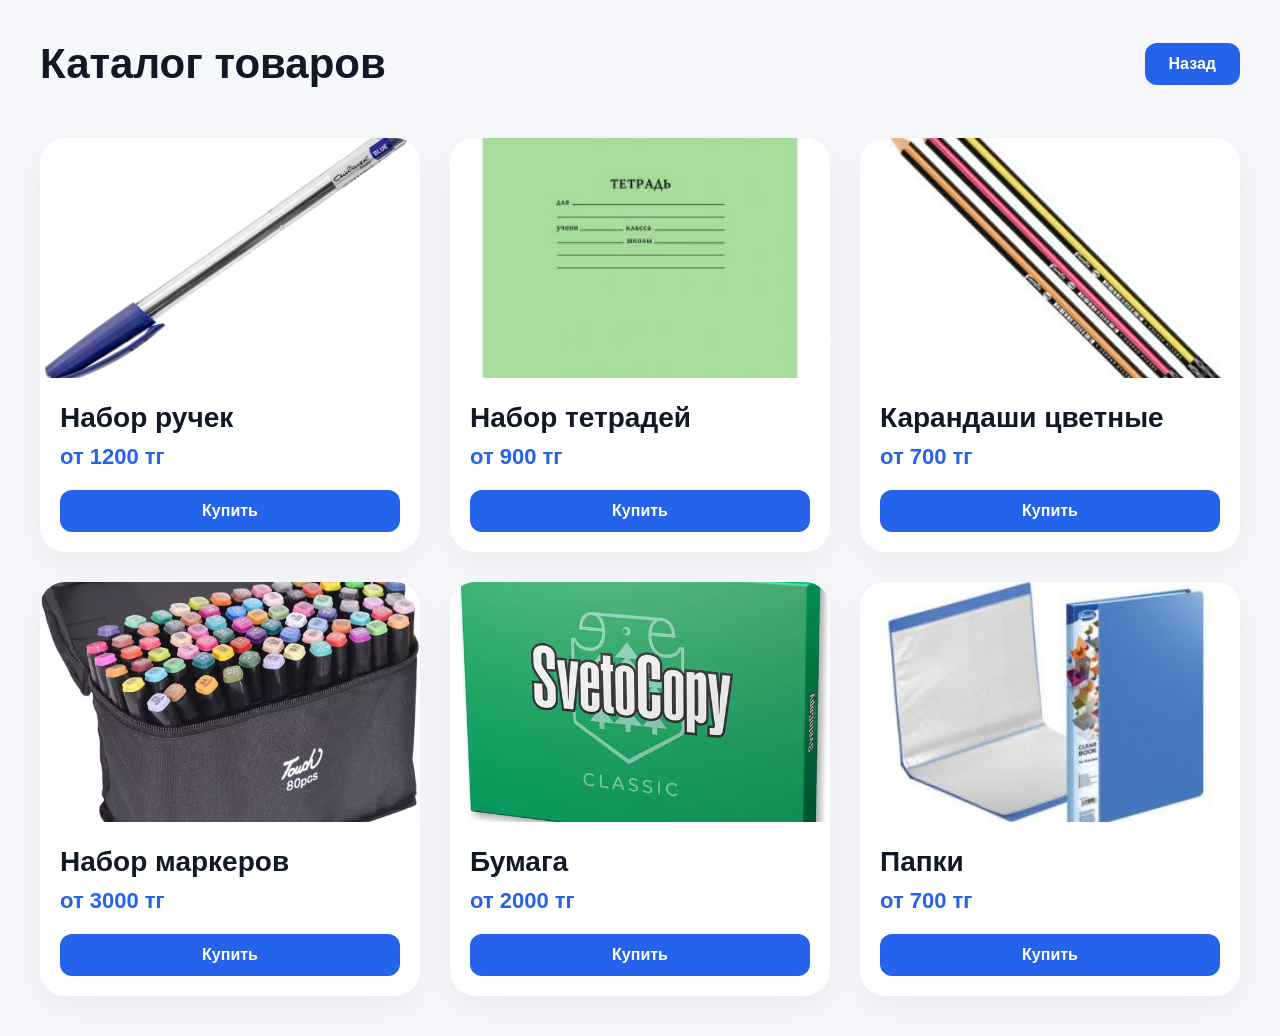
==== catalog.html @ e18ecad7 "Добавил каталог" ====
<!DOCTYPE html>
<html lang="ru">
<head>
    <meta charset="UTF-8">
    <meta name="viewport" content="width=device-width, initial-scale=1.0">
    <title>Stationery Market - Каталог</title>
    <link rel="stylesheet" href="catalog.css">
</head>
<body>

    <header>
        <h1>Каталог товаров</h1>
        <a href="index.html">
            <button>Назад</button>
        </a>
    </header>
    <section class="products">
        <div class="product-card">
            <img src="img/p2xkvrxjjoyqxgyn7vlqyecd6uqgcyab.jpg" alt="">
            <h2>Набор ручек</h2>
            <p>от 1200 тг</p>
            <button>Купить</button>
        </div>
        <div class="product-card">
            <img src="img/099-5882-330x330.jpg" alt="">
            <h2>Набор тетрадей</h2>
            <p>от 900 тг</p>
            <button>Купить</button>
        </div>
        <div class="product-card">
            <img src="img/044-91558-330x330.jpg" alt="">
            <h2>Карандаши цветные</h2>
            <p>от 700 тг</p>
            <button>Купить</button>
        </div>
        <div class="product-card">
            <img src="img/1.webp" alt="">
            <h2>Набор маркеров</h2>
            <p>от 3000 тг</p>
            <button>Купить</button>
        </div>
        <div class="product-card">
            <img src="img/201378851_w1280_h640_201378851.webp" alt="">
            <h2>Бумага</h2>
            <p>от 2000 тг</p>
            <button>Купить</button>
        </div>
        <div class="product-card">
            <img src="img/044-91198-330x330.jpg" alt="">
            <h2>Папки</h2>
            <p>от 700 тг</p>
            <button>Купить</button>
    </section>
    
</body>
</html>
---- catalog.css ----
*{
margin:0;
padding:0;
box-sizing:border-box;
font-family:Arial,sans-serif;
}

body{
background:#f5f7fb;
padding:40px;
}

header{
display:flex;
justify-content:space-between;
align-items:center;
margin-bottom:50px;
}

h1{
font-size:42px;
color:#111827;
}

button{
padding:12px 24px;
border:none;
border-radius:12px;
background:#2563eb;
color:white;
font-size:16px;
font-weight:600;
cursor:pointer;
transition:0.3s;
}

button:hover{
background:#1d4ed8;
}

.products{
display:grid;
grid-template-columns:repeat(3,1fr);
gap:30px;
}

.product-card{
background:white;
border-radius:25px;
overflow:hidden;
box-shadow:0 10px 30px rgba(0,0,0,0.05);
transition:0.3s;
}

.product-card:hover{
transform:translateY(-5px);
}

.product-card img{
width:100%;
height:240px;
object-fit:cover;
}

.product-card h2{
padding:20px 20px 10px;
font-size:28px;
color:#111827;
}

.product-card p{
padding:0 20px 20px;
font-size:22px;
font-weight:700;
color:#2563eb;
}

.product-card button{
margin:0 20px 20px;
width:calc(100% - 40px);
}

@media(max-width:1000px){

.products{
grid-template-columns:1fr 1fr;
}

}

@media(max-width:700px){

.products{
grid-template-columns:1fr;
}

body{
padding:20px;
}

h1{
font-size:32px;
}

}
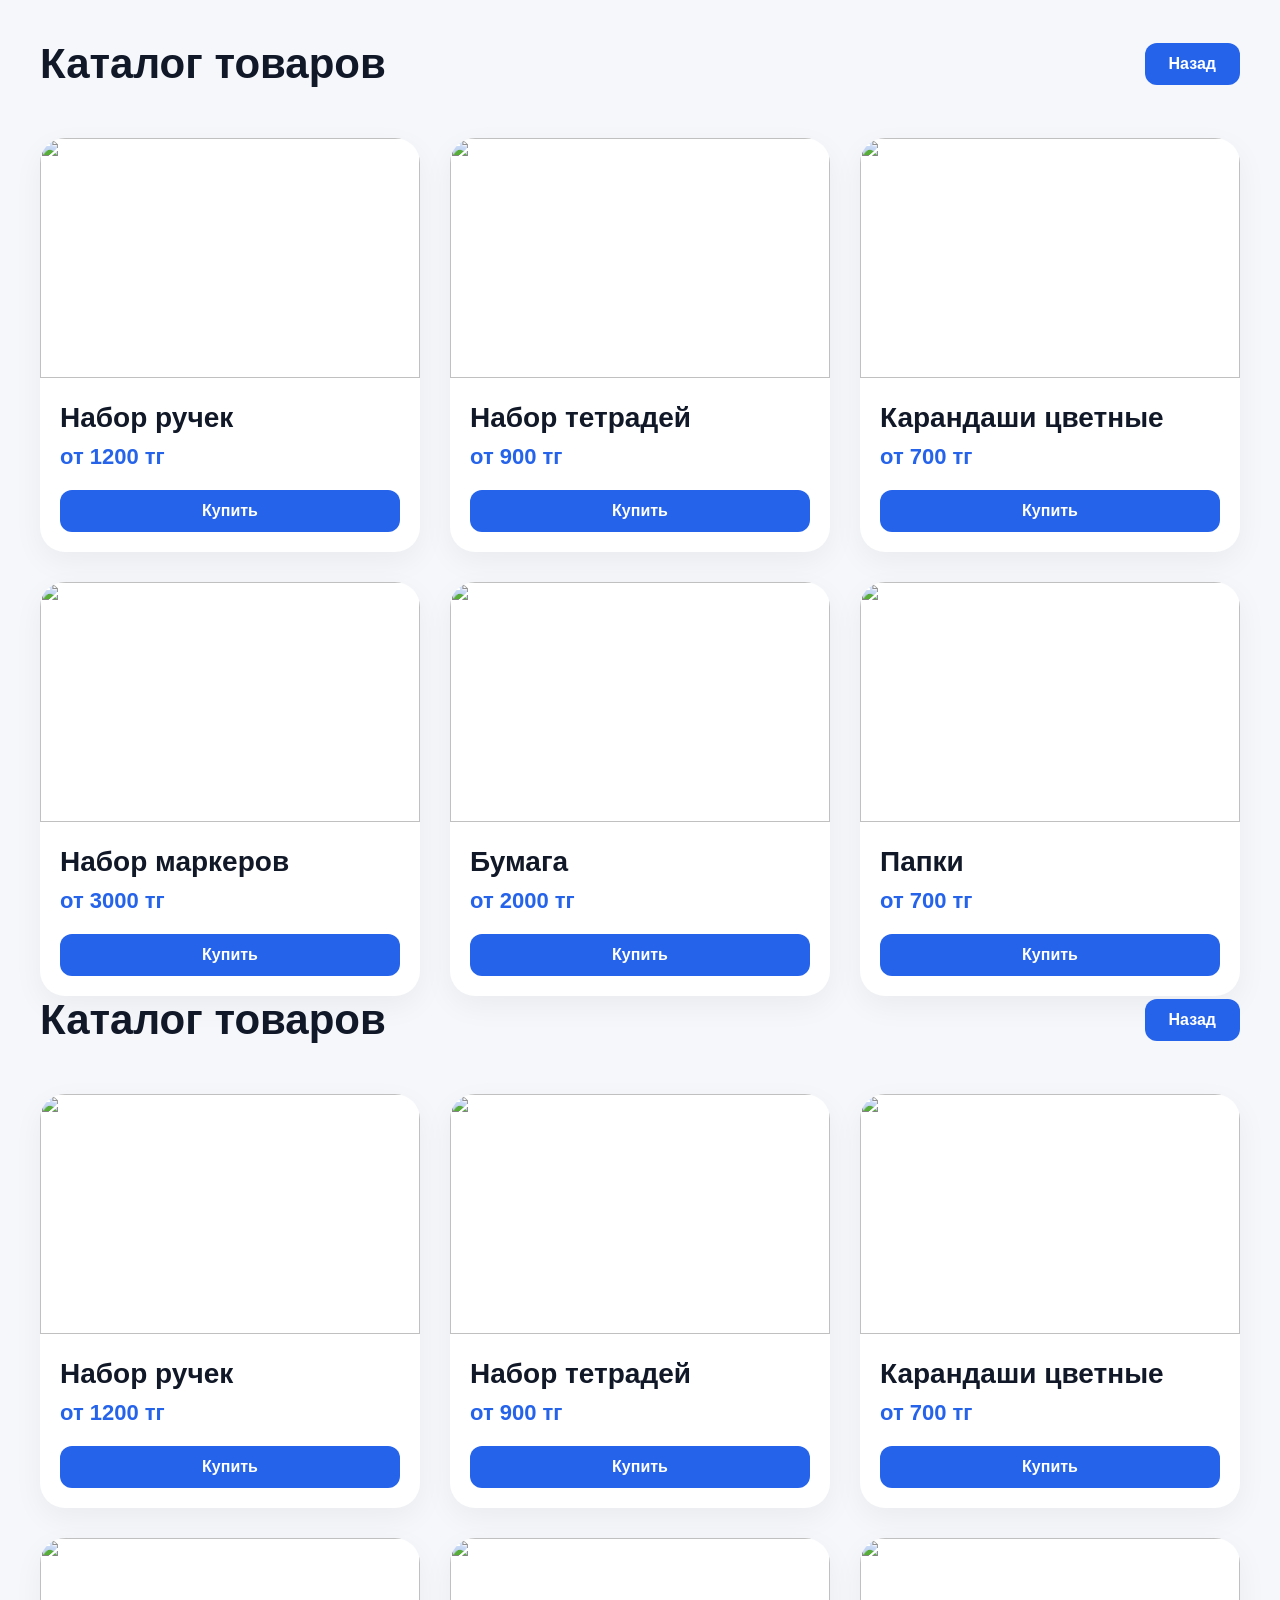
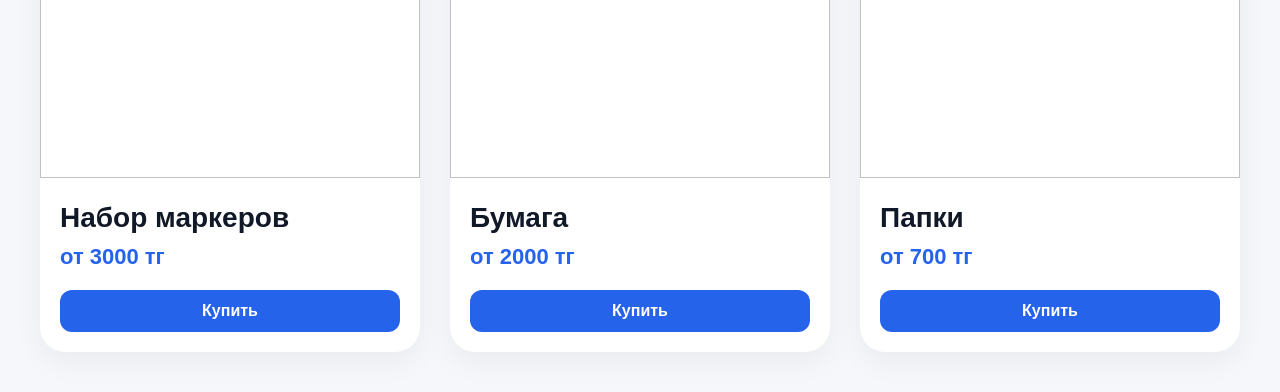
==== commit 5392ed62: "commit" ====
--- a/catalog.html
+++ b/catalog.html
@@ -1,3 +1,59 @@
+<!DOCTYPE html>
+<html lang="ru">
+<head>
+    <meta charset="UTF-8">
+    <meta name="viewport" content="width=device-width, initial-scale=1.0">
+    <title>Stationery Market - Каталог</title>
+    <link rel="stylesheet" href="catalog.css">
+</head>
+<body>
+
+    <header>
+        <h1>Каталог товаров</h1>
+        <a href="index.html">
+            <button>Назад</button>
+        </a>
+    </header>
+    <section class="products">
+        <div class="product-card">
+            <img src="img/p2xkvrxjjoyqxgyn7vlqyecd6uqgcyab.jpg" alt="">
+            <h2>Набор ручек</h2>
+            <p>от 1200 тг</p>
+            <button>Купить</button>
+        </div>
+        <div class="product-card">
+            <img src="img/099-5882-330x330.jpg" alt="">
+            <h2>Набор тетрадей</h2>
+            <p>от 900 тг</p>
+            <button>Купить</button>
+        </div>
+        <div class="product-card">
+            <img src="img/044-91558-330x330.jpg" alt="">
+            <h2>Карандаши цветные</h2>
+            <p>от 700 тг</p>
+            <button>Купить</button>
+        </div>
+        <div class="product-card">
+            <img src="img/1.webp" alt="">
+            <h2>Набор маркеров</h2>
+            <p>от 3000 тг</p>
+            <button>Купить</button>
+        </div>
+        <div class="product-card">
+            <img src="img/201378851_w1280_h640_201378851.webp" alt="">
+            <h2>Бумага</h2>
+            <p>от 2000 тг</p>
+            <button>Купить</button>
+        </div>
+        <div class="product-card">
+            <img src="img/044-91198-330x330.jpg" alt="">
+            <h2>Папки</h2>
+            <p>от 700 тг</p>
+            <button>Купить</button>
+    </section>
+    
+</body>
+
 <!DOCTYPE html>
 <html lang="ru">
 <head>
--- a/catalog.css
+++ b/catalog.css
@@ -1,105 +1,105 @@
-*{
-margin:0;
-padding:0;
-box-sizing:border-box;
-font-family:Arial,sans-serif;
-}
-
-body{
-background:#f5f7fb;
-padding:40px;
-}
-
-header{
-display:flex;
-justify-content:space-between;
-align-items:center;
-margin-bottom:50px;
-}
-
-h1{
-font-size:42px;
-color:#111827;
-}
-
-button{
-padding:12px 24px;
-border:none;
-border-radius:12px;
-background:#2563eb;
-color:white;
-font-size:16px;
-font-weight:600;
-cursor:pointer;
-transition:0.3s;
-}
-
-button:hover{
-background:#1d4ed8;
-}
-
-.products{
-display:grid;
-grid-template-columns:repeat(3,1fr);
-gap:30px;
-}
-
-.product-card{
-background:white;
-border-radius:25px;
-overflow:hidden;
-box-shadow:0 10px 30px rgba(0,0,0,0.05);
-transition:0.3s;
-}
-
-.product-card:hover{
-transform:translateY(-5px);
-}
-
-.product-card img{
-width:100%;
-height:240px;
-object-fit:cover;
-}
-
-.product-card h2{
-padding:20px 20px 10px;
-font-size:28px;
-color:#111827;
-}
-
-.product-card p{
-padding:0 20px 20px;
-font-size:22px;
-font-weight:700;
-color:#2563eb;
-}
-
-.product-card button{
-margin:0 20px 20px;
-width:calc(100% - 40px);
-}
-
-@media(max-width:1000px){
-
-.products{
-grid-template-columns:1fr 1fr;
-}
-
-}
-
-@media(max-width:700px){
-
-.products{
-grid-template-columns:1fr;
-}
-
-body{
-padding:20px;
-}
-
-h1{
-font-size:32px;
-}
-
+*{
+margin:0;
+padding:0;
+box-sizing:border-box;
+font-family:Arial,sans-serif;
+}
+
+body{
+background:#f5f7fb;
+padding:40px;
+}
+
+header{
+display:flex;
+justify-content:space-between;
+align-items:center;
+margin-bottom:50px;
+}
+
+h1{
+font-size:42px;
+color:#111827;
+}
+
+button{
+padding:12px 24px;
+border:none;
+border-radius:12px;
+background:#2563eb;
+color:white;
+font-size:16px;
+font-weight:600;
+cursor:pointer;
+transition:0.3s;
+}
+
+button:hover{
+background:#1d4ed8;
+}
+
+.products{
+display:grid;
+grid-template-columns:repeat(3,1fr);
+gap:30px;
+}
+
+.product-card{
+background:white;
+border-radius:25px;
+overflow:hidden;
+box-shadow:0 10px 30px rgba(0,0,0,0.05);
+transition:0.3s;
+}
+
+.product-card:hover{
+transform:translateY(-5px);
+}
+
+.product-card img{
+width:100%;
+height:240px;
+object-fit:cover;
+}
+
+.product-card h2{
+padding:20px 20px 10px;
+font-size:28px;
+color:#111827;
+}
+
+.product-card p{
+padding:0 20px 20px;
+font-size:22px;
+font-weight:700;
+color:#2563eb;
+}
+
+.product-card button{
+margin:0 20px 20px;
+width:calc(100% - 40px);
+}
+
+@media(max-width:1000px){
+
+.products{
+grid-template-columns:1fr 1fr;
+}
+
+}
+
+@media(max-width:700px){
+
+.products{
+grid-template-columns:1fr;
+}
+
+body{
+padding:20px;
+}
+
+h1{
+font-size:32px;
+}
+
 }
--- a/catalog.css
+++ b/catalog.css
@@ -1,105 +1,105 @@
-*{
-margin:0;
-padding:0;
-box-sizing:border-box;
-font-family:Arial,sans-serif;
-}
-
-body{
-background:#f5f7fb;
-padding:40px;
-}
-
-header{
-display:flex;
-justify-content:space-between;
-align-items:center;
-margin-bottom:50px;
-}
-
-h1{
-font-size:42px;
-color:#111827;
-}
-
-button{
-padding:12px 24px;
-border:none;
-border-radius:12px;
-background:#2563eb;
-color:white;
-font-size:16px;
-font-weight:600;
-cursor:pointer;
-transition:0.3s;
-}
-
-button:hover{
-background:#1d4ed8;
-}
-
-.products{
-display:grid;
-grid-template-columns:repeat(3,1fr);
-gap:30px;
-}
-
-.product-card{
-background:white;
-border-radius:25px;
-overflow:hidden;
-box-shadow:0 10px 30px rgba(0,0,0,0.05);
-transition:0.3s;
-}
-
-.product-card:hover{
-transform:translateY(-5px);
-}
-
-.product-card img{
-width:100%;
-height:240px;
-object-fit:cover;
-}
-
-.product-card h2{
-padding:20px 20px 10px;
-font-size:28px;
-color:#111827;
-}
-
-.product-card p{
-padding:0 20px 20px;
-font-size:22px;
-font-weight:700;
-color:#2563eb;
-}
-
-.product-card button{
-margin:0 20px 20px;
-width:calc(100% - 40px);
-}
-
-@media(max-width:1000px){
-
-.products{
-grid-template-columns:1fr 1fr;
-}
-
-}
-
-@media(max-width:700px){
-
-.products{
-grid-template-columns:1fr;
-}
-
-body{
-padding:20px;
-}
-
-h1{
-font-size:32px;
-}
-
+*{
+margin:0;
+padding:0;
+box-sizing:border-box;
+font-family:Arial,sans-serif;
+}
+
+body{
+background:#f5f7fb;
+padding:40px;
+}
+
+header{
+display:flex;
+justify-content:space-between;
+align-items:center;
+margin-bottom:50px;
+}
+
+h1{
+font-size:42px;
+color:#111827;
+}
+
+button{
+padding:12px 24px;
+border:none;
+border-radius:12px;
+background:#2563eb;
+color:white;
+font-size:16px;
+font-weight:600;
+cursor:pointer;
+transition:0.3s;
+}
+
+button:hover{
+background:#1d4ed8;
+}
+
+.products{
+display:grid;
+grid-template-columns:repeat(3,1fr);
+gap:30px;
+}
+
+.product-card{
+background:white;
+border-radius:25px;
+overflow:hidden;
+box-shadow:0 10px 30px rgba(0,0,0,0.05);
+transition:0.3s;
+}
+
+.product-card:hover{
+transform:translateY(-5px);
+}
+
+.product-card img{
+width:100%;
+height:240px;
+object-fit:cover;
+}
+
+.product-card h2{
+padding:20px 20px 10px;
+font-size:28px;
+color:#111827;
+}
+
+.product-card p{
+padding:0 20px 20px;
+font-size:22px;
+font-weight:700;
+color:#2563eb;
+}
+
+.product-card button{
+margin:0 20px 20px;
+width:calc(100% - 40px);
+}
+
+@media(max-width:1000px){
+
+.products{
+grid-template-columns:1fr 1fr;
+}
+
+}
+
+@media(max-width:700px){
+
+.products{
+grid-template-columns:1fr;
+}
+
+body{
+padding:20px;
+}
+
+h1{
+font-size:32px;
+}
+
 }
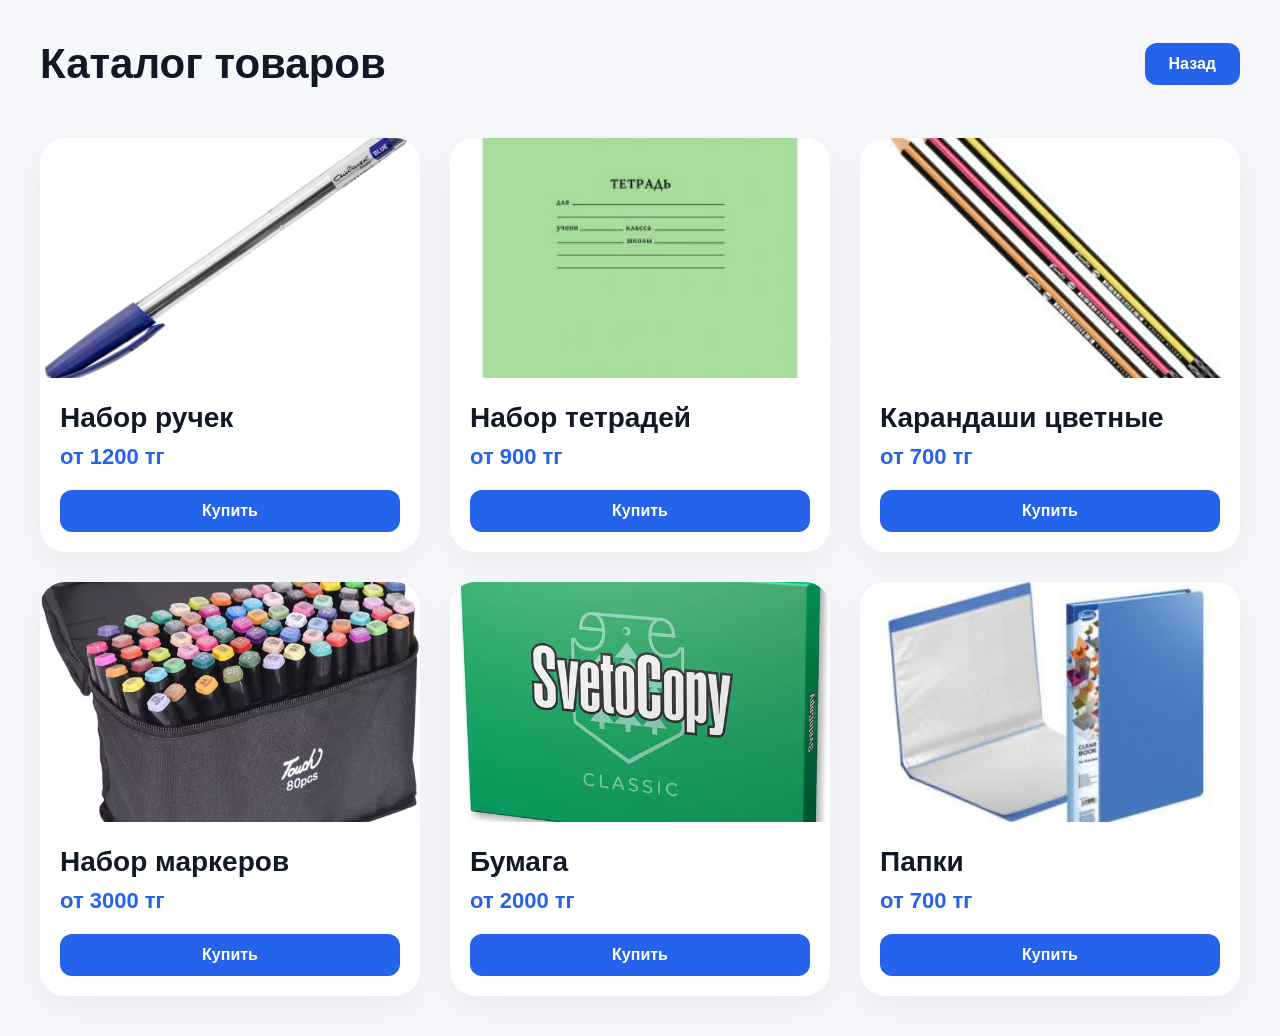
==== commit df85d740: "Изменение в шапке" ====
--- a/catalog.html
+++ b/catalog.html
@@ -51,62 +51,5 @@
             <p>от 700 тг</p>
             <button>Купить</button>
     </section>
-    
-</body>
-
-<!DOCTYPE html>
-<html lang="ru">
-<head>
-    <meta charset="UTF-8">
-    <meta name="viewport" content="width=device-width, initial-scale=1.0">
-    <title>Stationery Market - Каталог</title>
-    <link rel="stylesheet" href="catalog.css">
-</head>
-<body>
-
-    <header>
-        <h1>Каталог товаров</h1>
-        <a href="index.html">
-            <button>Назад</button>
-        </a>
-    </header>
-    <section class="products">
-        <div class="product-card">
-            <img src="img/p2xkvrxjjoyqxgyn7vlqyecd6uqgcyab.jpg" alt="">
-            <h2>Набор ручек</h2>
-            <p>от 1200 тг</p>
-            <button>Купить</button>
-        </div>
-        <div class="product-card">
-            <img src="img/099-5882-330x330.jpg" alt="">
-            <h2>Набор тетрадей</h2>
-            <p>от 900 тг</p>
-            <button>Купить</button>
-        </div>
-        <div class="product-card">
-            <img src="img/044-91558-330x330.jpg" alt="">
-            <h2>Карандаши цветные</h2>
-            <p>от 700 тг</p>
-            <button>Купить</button>
-        </div>
-        <div class="product-card">
-            <img src="img/1.webp" alt="">
-            <h2>Набор маркеров</h2>
-            <p>от 3000 тг</p>
-            <button>Купить</button>
-        </div>
-        <div class="product-card">
-            <img src="img/201378851_w1280_h640_201378851.webp" alt="">
-            <h2>Бумага</h2>
-            <p>от 2000 тг</p>
-            <button>Купить</button>
-        </div>
-        <div class="product-card">
-            <img src="img/044-91198-330x330.jpg" alt="">
-            <h2>Папки</h2>
-            <p>от 700 тг</p>
-            <button>Купить</button>
-    </section>
-    
 </body>
 </html>
